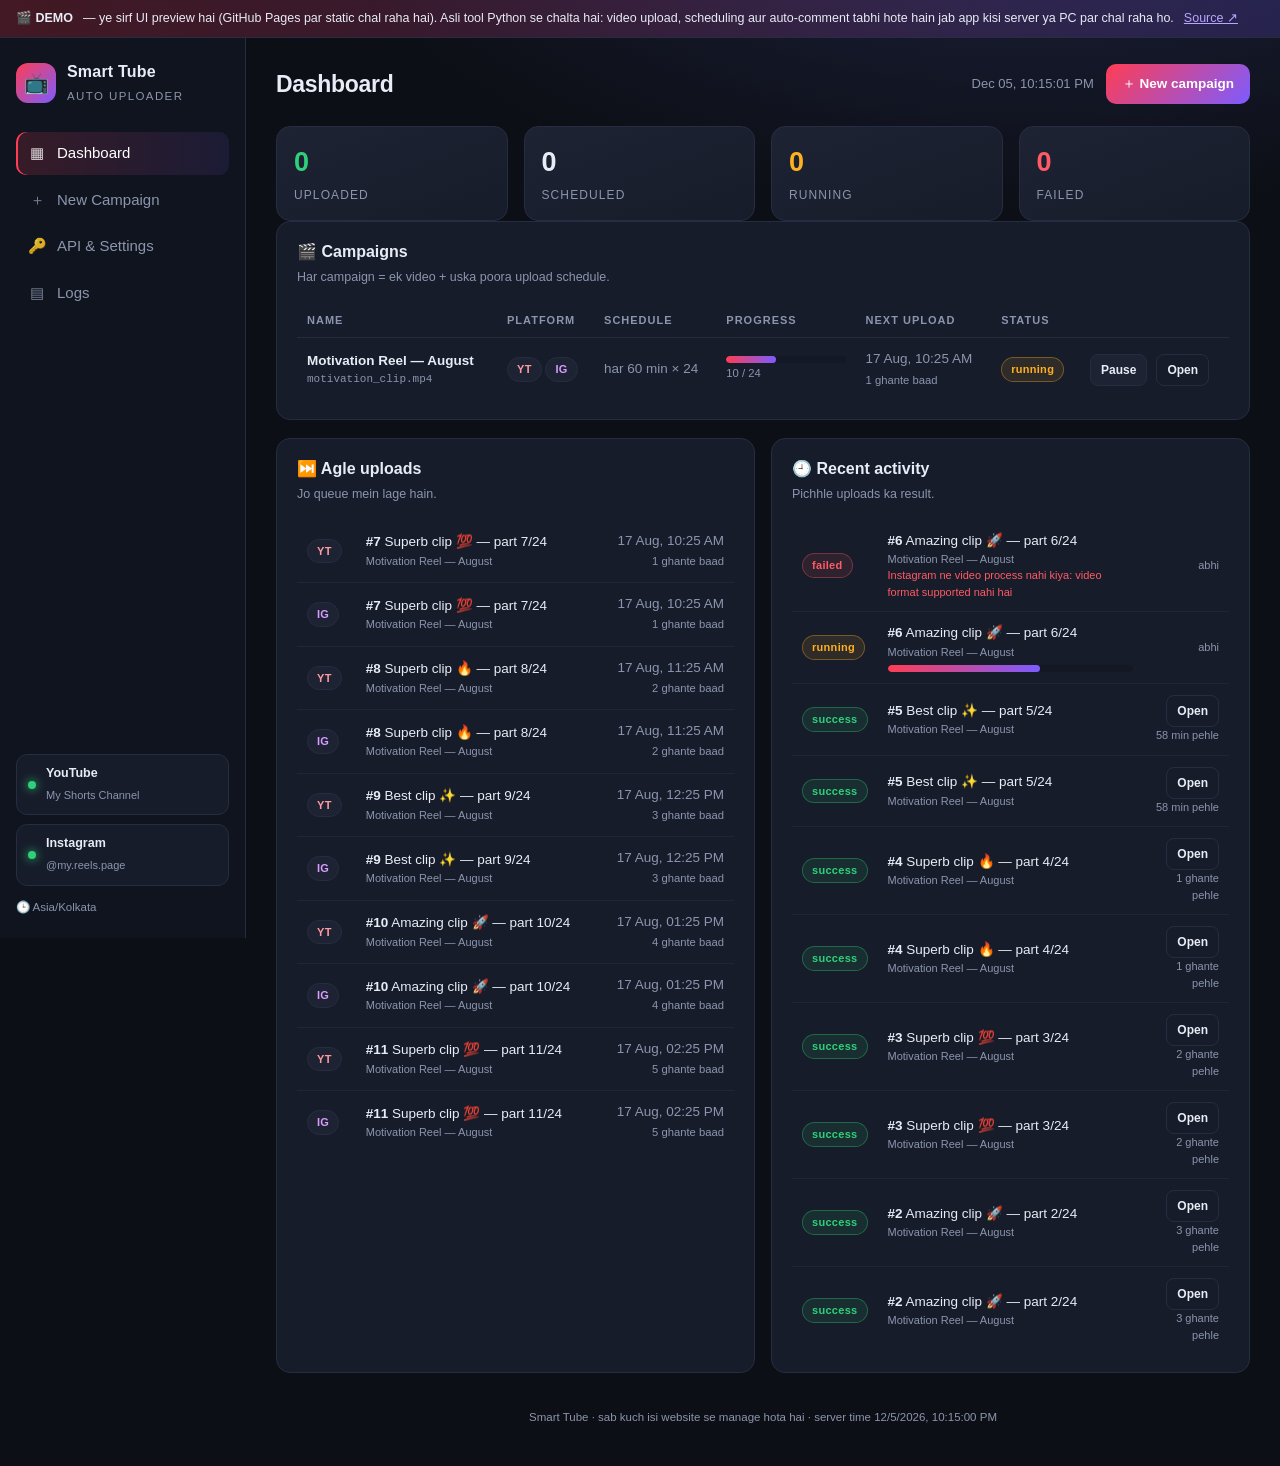
==== docs/index.html @ d1f431e6 "Add static UI demo for GitHub Pages GitHub Pages only serves static files, so the Flask app itself c" ====
<!DOCTYPE html>
<html lang="en">
<head>
  <meta charset="utf-8">
  <meta name="viewport" content="width=device-width, initial-scale=1">
  <title>Dashboard · Smart Tube</title>
  <link rel="stylesheet" href="assets/style.css">
  <link rel="icon" href="data:image/svg+xml,<svg xmlns='http://www.w3.org/2000/svg' viewBox='0 0 100 100'><text y='.9em' font-size='90'>📺</text></svg>">

<style>
  .demo-banner {
    position: sticky; top: 0; z-index: 50;
    background: linear-gradient(90deg, rgba(255,61,84,.22), rgba(124,92,255,.18));
    border-bottom: 1px solid var(--line);
    padding: 9px 16px; font-size: 12.5px; color: var(--text);
    display: flex; gap: 10px; align-items: center; flex-wrap: wrap;
  }
  .demo-banner a { color: #b9a6ff; text-decoration: underline; }
</style>
</head>
<body>
<div class="demo-banner">
  <b>🎬 DEMO</b> — ye sirf UI preview hai (GitHub Pages par static chal raha hai).
  Asli tool Python se chalta hai: video upload, scheduling aur auto-comment tabhi hote
  hain jab app kisi server ya PC par chal raha ho.
  <a href="https://github.com/pankaj-pkj/Smart_tube" target="_blank" rel="noopener">Source ↗</a>
</div>

<div class="layout">
  <aside class="sidebar">
    <div class="brand">
      <span class="brand-mark">📺</span>
      <div>
        <strong>Smart Tube</strong>
        <small>auto uploader</small>
      </div>
    </div>

    <nav>
      <a href="index.html" class="active">
        <span>▦</span> Dashboard
      </a>
      <a href="new.html" class="">
        <span>＋</span> New Campaign
      </a>
      <a href="enter.html" class="">
        <span>🔑</span> API & Settings
      </a>
      <a href="logs.html" class="">
        <span>▤</span> Logs
      </a>
    </nav>

    <div class="conn-box">
      <div class="conn ok">
        <span class="dot"></span>
        <div>
          <strong>YouTube</strong>
          <small>My Shorts Channel</small>
        </div>
      </div>
      <div class="conn ok">
        <span class="dot"></span>
        <div>
          <strong>Instagram</strong>
          <small>@my.reels.page</small>
        </div>
      </div>
      <p class="tzline">🕒 Asia/Kolkata</p>
    </div>
  </aside>

  <main class="main">
    <header class="topbar">
      <h1>Dashboard</h1>
      <div class="topbar-right">
        <span id="clock" class="clock"></span>
        
  <a class="btn primary" href="new.html">＋ New campaign</a>

      </div>
    </header>

    
      
    

    



<div class="grid cols-4">
  <div class="stat ok"><b data-stat="success">10</b><span>Uploaded</span></div>
  <div class="stat"><b data-stat="pending">12</b><span>Scheduled</span></div>
  <div class="stat warn"><b data-stat="running">1</b><span>Running</span></div>
  <div class="stat err"><b data-stat="failed">1</b><span>Failed</span></div>
</div>

<div class="card">
  <h2>🎬 Campaigns</h2>
  <p class="sub">Har campaign = ek video + uska poora upload schedule.</p>

  
    <div class="table-wrap">
      <table>
        <thead>
          <tr>
            <th>Name</th><th>Platform</th><th>Schedule</th><th>Progress</th>
            <th>Next upload</th><th>Status</th><th></th>
          </tr>
        </thead>
        <tbody>
        
          <tr>
            <td>
              <a href="campaign.html"><b>Motivation Reel — August</b></a>
              <div class="muted mono" style="font-size:11px">motivation_clip.mp4</div>
            </td>
            <td>
              <span class="tag yt">YT</span>
              <span class="tag ig">IG</span>
            </td>
            <td class="muted">har 60 min × 24</td>
            <td style="min-width:130px">
              <div class="bar"><i style="width: 42%"></i></div>
              <small class="muted">10 / 24</small>
            </td>
            <td class="muted">
              17 Aug, 10:25 AM<br><small>1 ghante baad</small>
              
            </td>
            <td>
              <span class="tag running">
                running
              </span>
            </td>
            <td>
              <div class="btn-row">
                
                  <form class="inline" method="post" action="#">
                    <button class="btn sm">Pause</button>
                  </form>
                
                <a class="btn sm ghost" href="campaign.html">Open</a>
              </div>
            </td>
          </tr>
        
        </tbody>
      </table>
    </div>
  
</div>

<div class="grid cols-2">
  <div class="card">
    <h2>⏭️ Agle uploads</h2>
    <p class="sub">Jo queue mein lage hain.</p>
    
      <div class="table-wrap">
        <table>
          <tbody>
          
            <tr>
              <td><span class="tag yt">YT</span></td>
              <td>
                <b>#7</b> Superb clip 💯 — part 7/24
                <div class="muted" style="font-size:11px">Motivation Reel — August</div>
              </td>
              <td class="muted" style="text-align:right">
                17 Aug, 10:25 AM<br><small>1 ghante baad</small>
              </td>
            </tr>
          
            <tr>
              <td><span class="tag ig">IG</span></td>
              <td>
                <b>#7</b> Superb clip 💯 — part 7/24
                <div class="muted" style="font-size:11px">Motivation Reel — August</div>
              </td>
              <td class="muted" style="text-align:right">
                17 Aug, 10:25 AM<br><small>1 ghante baad</small>
              </td>
            </tr>
          
            <tr>
              <td><span class="tag yt">YT</span></td>
              <td>
                <b>#8</b> Superb clip 🔥 — part 8/24
                <div class="muted" style="font-size:11px">Motivation Reel — August</div>
              </td>
              <td class="muted" style="text-align:right">
                17 Aug, 11:25 AM<br><small>2 ghante baad</small>
              </td>
            </tr>
          
            <tr>
              <td><span class="tag ig">IG</span></td>
              <td>
                <b>#8</b> Superb clip 🔥 — part 8/24
                <div class="muted" style="font-size:11px">Motivation Reel — August</div>
              </td>
              <td class="muted" style="text-align:right">
                17 Aug, 11:25 AM<br><small>2 ghante baad</small>
              </td>
            </tr>
          
            <tr>
              <td><span class="tag yt">YT</span></td>
              <td>
                <b>#9</b> Best clip ✨ — part 9/24
                <div class="muted" style="font-size:11px">Motivation Reel — August</div>
              </td>
              <td class="muted" style="text-align:right">
                17 Aug, 12:25 PM<br><small>3 ghante baad</small>
              </td>
            </tr>
          
            <tr>
              <td><span class="tag ig">IG</span></td>
              <td>
                <b>#9</b> Best clip ✨ — part 9/24
                <div class="muted" style="font-size:11px">Motivation Reel — August</div>
              </td>
              <td class="muted" style="text-align:right">
                17 Aug, 12:25 PM<br><small>3 ghante baad</small>
              </td>
            </tr>
          
            <tr>
              <td><span class="tag yt">YT</span></td>
              <td>
                <b>#10</b> Amazing clip 🚀 — part 10/24
                <div class="muted" style="font-size:11px">Motivation Reel — August</div>
              </td>
              <td class="muted" style="text-align:right">
                17 Aug, 01:25 PM<br><small>4 ghante baad</small>
              </td>
            </tr>
          
            <tr>
              <td><span class="tag ig">IG</span></td>
              <td>
                <b>#10</b> Amazing clip 🚀 — part 10/24
                <div class="muted" style="font-size:11px">Motivation Reel — August</div>
              </td>
              <td class="muted" style="text-align:right">
                17 Aug, 01:25 PM<br><small>4 ghante baad</small>
              </td>
            </tr>
          
            <tr>
              <td><span class="tag yt">YT</span></td>
              <td>
                <b>#11</b> Superb clip 💯 — part 11/24
                <div class="muted" style="font-size:11px">Motivation Reel — August</div>
              </td>
              <td class="muted" style="text-align:right">
                17 Aug, 02:25 PM<br><small>5 ghante baad</small>
              </td>
            </tr>
          
            <tr>
              <td><span class="tag ig">IG</span></td>
              <td>
                <b>#11</b> Superb clip 💯 — part 11/24
                <div class="muted" style="font-size:11px">Motivation Reel — August</div>
              </td>
              <td class="muted" style="text-align:right">
                17 Aug, 02:25 PM<br><small>5 ghante baad</small>
              </td>
            </tr>
          
          </tbody>
        </table>
      </div>
    
  </div>

  <div class="card">
    <h2>🕘 Recent activity</h2>
    <p class="sub">Pichhle uploads ka result.</p>
    
      <div class="table-wrap">
        <table>
          <tbody>
          
            <tr data-upload-row="12">
              <td><span class="tag failed">failed</span></td>
              <td>
                <b>#6</b> Amazing clip 🚀 — part 6/24
                <div class="muted" style="font-size:11px">Motivation Reel — August</div>
                
                <div class="muted" style="font-size:11px;color:var(--err)">Instagram ne video process nahi kiya: video format supported nahi hai</div>
              </td>
              <td style="text-align:right">
                
                <div class="muted" style="font-size:11px">abhi</div>
              </td>
            </tr>
          
            <tr data-upload-row="11">
              <td><span class="tag running">running</span></td>
              <td>
                <b>#6</b> Amazing clip 🚀 — part 6/24
                <div class="muted" style="font-size:11px">Motivation Reel — August</div>
                
                  <div class="bar" data-progress-for="11" style="margin-top:5px">
                    <i style="width: 62%"></i>
                  </div>
                
                
              </td>
              <td style="text-align:right">
                
                <div class="muted" style="font-size:11px">abhi</div>
              </td>
            </tr>
          
            <tr data-upload-row="9">
              <td><span class="tag success">success</span></td>
              <td>
                <b>#5</b> Best clip ✨ — part 5/24
                <div class="muted" style="font-size:11px">Motivation Reel — August</div>
                
                
              </td>
              <td style="text-align:right">
                <a class="btn sm ghost" href="https://www.youtube.com/watch?v=dQw4w9Wg5" target="_blank" rel="noopener">Open</a>
                <div class="muted" style="font-size:11px">58 min pehle</div>
              </td>
            </tr>
          
            <tr data-upload-row="10">
              <td><span class="tag success">success</span></td>
              <td>
                <b>#5</b> Best clip ✨ — part 5/24
                <div class="muted" style="font-size:11px">Motivation Reel — August</div>
                
                
              </td>
              <td style="text-align:right">
                <a class="btn sm ghost" href="https://www.instagram.com/reel/C5xyzDemo/" target="_blank" rel="noopener">Open</a>
                <div class="muted" style="font-size:11px">58 min pehle</div>
              </td>
            </tr>
          
            <tr data-upload-row="7">
              <td><span class="tag success">success</span></td>
              <td>
                <b>#4</b> Superb clip 🔥 — part 4/24
                <div class="muted" style="font-size:11px">Motivation Reel — August</div>
                
                
              </td>
              <td style="text-align:right">
                <a class="btn sm ghost" href="https://www.youtube.com/watch?v=dQw4w9Wg4" target="_blank" rel="noopener">Open</a>
                <div class="muted" style="font-size:11px">1 ghante pehle</div>
              </td>
            </tr>
          
            <tr data-upload-row="8">
              <td><span class="tag success">success</span></td>
              <td>
                <b>#4</b> Superb clip 🔥 — part 4/24
                <div class="muted" style="font-size:11px">Motivation Reel — August</div>
                
                
              </td>
              <td style="text-align:right">
                <a class="btn sm ghost" href="https://www.instagram.com/reel/C4xyzDemo/" target="_blank" rel="noopener">Open</a>
                <div class="muted" style="font-size:11px">1 ghante pehle</div>
              </td>
            </tr>
          
            <tr data-upload-row="5">
              <td><span class="tag success">success</span></td>
              <td>
                <b>#3</b> Superb clip 💯 — part 3/24
                <div class="muted" style="font-size:11px">Motivation Reel — August</div>
                
                
              </td>
              <td style="text-align:right">
                <a class="btn sm ghost" href="https://www.youtube.com/watch?v=dQw4w9Wg3" target="_blank" rel="noopener">Open</a>
                <div class="muted" style="font-size:11px">2 ghante pehle</div>
              </td>
            </tr>
          
            <tr data-upload-row="6">
              <td><span class="tag success">success</span></td>
              <td>
                <b>#3</b> Superb clip 💯 — part 3/24
                <div class="muted" style="font-size:11px">Motivation Reel — August</div>
                
                
              </td>
              <td style="text-align:right">
                <a class="btn sm ghost" href="https://www.instagram.com/reel/C3xyzDemo/" target="_blank" rel="noopener">Open</a>
                <div class="muted" style="font-size:11px">2 ghante pehle</div>
              </td>
            </tr>
          
            <tr data-upload-row="3">
              <td><span class="tag success">success</span></td>
              <td>
                <b>#2</b> Amazing clip 🚀 — part 2/24
                <div class="muted" style="font-size:11px">Motivation Reel — August</div>
                
                
              </td>
              <td style="text-align:right">
                <a class="btn sm ghost" href="https://www.youtube.com/watch?v=dQw4w9Wg2" target="_blank" rel="noopener">Open</a>
                <div class="muted" style="font-size:11px">3 ghante pehle</div>
              </td>
            </tr>
          
            <tr data-upload-row="4">
              <td><span class="tag success">success</span></td>
              <td>
                <b>#2</b> Amazing clip 🚀 — part 2/24
                <div class="muted" style="font-size:11px">Motivation Reel — August</div>
                
                
              </td>
              <td style="text-align:right">
                <a class="btn sm ghost" href="https://www.instagram.com/reel/C2xyzDemo/" target="_blank" rel="noopener">Open</a>
                <div class="muted" style="font-size:11px">3 ghante pehle</div>
              </td>
            </tr>
          
          </tbody>
        </table>
      </div>
    
  </div>
</div>



    <footer class="foot">
      Smart Tube · sab kuch isi website se manage hota hai · server time
      <span id="servertime">—</span>
    </footer>
  </main>
</div>

<script>
(function () {
  const EMOJIS = ["🔥","✨","🚀","💯","🎬","😍","👌","⚡","🌟","🎯"];
  const pick = (arr) => arr[Math.floor(Math.random() * arr.length)];

  function renderTemplate(tpl, n, total) {
    const now = new Date();
    const pad = (x) => String(x).padStart(2, "0");
    const vars = {
      n: String(n), nn: pad(n), total: String(total),
      date: `${pad(now.getDate())}-${pad(now.getMonth() + 1)}-${now.getFullYear()}`,
      time: `${pad(now.getHours())}:${pad(now.getMinutes())}`,
      day: now.toLocaleDateString("en", { weekday: "long" }),
      campaign: "Demo Campaign",
      rand: String(1000 + Math.floor(Math.random() * 9000)),
      emoji: pick(EMOJIS),
    };
    let out = tpl;
    for (const [k, v] of Object.entries(vars)) out = out.split("{" + k + "}").join(v);
    for (let i = 0; i < 20; i++) {
      const m = out.match(/\{([^{}]*\|[^{}]*)\}/);
      if (!m) break;
      out = out.slice(0, m.index) + pick(m[1].split("|")) + out.slice(m.index + m[0].length);
    }
    return out.trim();
  }

  const realFetch = window.fetch.bind(window);
  const json = (data) => Promise.resolve(new Response(JSON.stringify(data), {
    status: 200, headers: { "Content-Type": "application/json" },
  }));

  window.fetch = function (input, init) {
    const url = typeof input === "string" ? input : input.url;

    if (url.includes("/api/preview")) {
      const body = JSON.parse((init && init.body) || "{}");
      const total = parseInt(body.total || 24, 10);
      return json({ samples: [1, 2, 3].map((i) => renderTemplate(body.template || "", i, total)) });
    }

    if (url.includes("/api/quota")) {
      const params = new URLSearchParams(url.split("?")[1] || "");
      const interval = Math.max(parseInt(params.get("interval") || "60", 10), 1);
      const perUpload = 1600 + (params.get("thumb") === "1" ? 50 : 0)
                             + (params.get("comment") === "1" ? 50 : 0);
      const perDay = Math.max(Math.floor(1440 / interval), 1);
      const used = perUpload * perDay;
      return json({
        per_upload: perUpload, per_day: perDay, used: used, limit: 10000,
        max_uploads: Math.floor(10000 / perUpload), over: used > 10000,
      });
    }

    if (url.includes("/api/stats")) {
      return json({ totals: {}, running: [], next: null, server_time: new Date().toISOString() });
    }

    return realFetch(input, init);
  };

  // Demo mein koi form submit nahi hona chahiye.
  document.addEventListener("submit", function (e) {
    e.preventDefault();
    alert("Ye demo hai — asli upload ke liye tool ko server ya PC par chalana padega.");
  }, true);
})();
</script>
<script src="assets/app.js"></script>

</body>
</html>
---- docs/assets/style.css ----
:root {
  --bg: #0d0f16;
  --bg-2: #141824;
  --card: #171c2a;
  --card-2: #1d2333;
  --line: #262d40;
  --text: #e8ecf6;
  --muted: #8b95ad;
  --accent: #ff3d54;
  --accent-2: #7c5cff;
  --ok: #2fd07a;
  --warn: #ffb020;
  --err: #ff5a65;
  --radius: 14px;
}

* { box-sizing: border-box; }

body {
  margin: 0;
  background: radial-gradient(1200px 600px at 80% -10%, #1d2340 0%, var(--bg) 60%);
  color: var(--text);
  font: 15px/1.5 "Inter", -apple-system, BlinkMacSystemFont, "Segoe UI", Roboto, sans-serif;
  min-height: 100vh;
}

a { color: inherit; text-decoration: none; }

.layout { display: flex; min-height: 100vh; }

/* ------------------------------------------------------------ sidebar */

.sidebar {
  width: 246px;
  flex-shrink: 0;
  background: rgba(18, 22, 34, .82);
  border-right: 1px solid var(--line);
  padding: 22px 16px;
  display: flex;
  flex-direction: column;
  gap: 26px;
  position: sticky;
  top: 0;
  height: 100vh;
}

.brand { display: flex; align-items: center; gap: 11px; }
.brand-mark {
  width: 40px; height: 40px; display: grid; place-items: center;
  border-radius: 12px; font-size: 20px;
  background: linear-gradient(135deg, var(--accent), var(--accent-2));
}
.brand strong { display: block; font-size: 16px; letter-spacing: .2px; }
.brand small { color: var(--muted); font-size: 11.5px; text-transform: uppercase; letter-spacing: 1.4px; }

.sidebar nav { display: flex; flex-direction: column; gap: 4px; }
.sidebar nav a {
  display: flex; align-items: center; gap: 11px;
  padding: 10px 12px; border-radius: 10px; color: var(--muted);
  font-weight: 500; transition: .15s;
}
.sidebar nav a span { width: 18px; text-align: center; opacity: .85; }
.sidebar nav a:hover { background: var(--card); color: var(--text); }
.sidebar nav a.active {
  background: linear-gradient(90deg, rgba(255,61,84,.16), rgba(124,92,255,.10));
  color: #fff;
  box-shadow: inset 2px 0 0 var(--accent);
}

.conn-box { margin-top: auto; display: flex; flex-direction: column; gap: 9px; }
.conn {
  display: flex; align-items: center; gap: 10px;
  background: var(--card); border: 1px solid var(--line);
  border-radius: 11px; padding: 9px 11px;
}
.conn strong { display: block; font-size: 12.5px; }
.conn small { color: var(--muted); font-size: 11px; word-break: break-all; }
.conn .dot { width: 8px; height: 8px; border-radius: 50%; flex-shrink: 0; }
.conn.ok .dot { background: var(--ok); box-shadow: 0 0 10px var(--ok); }
.conn.off .dot { background: #4b556e; }
.tzline { color: var(--muted); font-size: 11.5px; margin: 4px 0 0; }

/* ------------------------------------------------------------ main */

.main { flex: 1; padding: 26px 30px 40px; max-width: 1180px; }

.topbar {
  display: flex; align-items: center; justify-content: space-between;
  gap: 16px; margin-bottom: 22px; flex-wrap: wrap;
}
.topbar h1 { font-size: 23px; margin: 0; letter-spacing: -.3px; }
.topbar-right { display: flex; align-items: center; gap: 12px; }
.clock { color: var(--muted); font-variant-numeric: tabular-nums; font-size: 13px; }

.flashes { display: flex; flex-direction: column; gap: 8px; margin-bottom: 18px; }
.flash {
  padding: 11px 14px; border-radius: 10px; font-size: 13.5px;
  border: 1px solid var(--line); background: var(--card);
}
.flash.success { border-color: rgba(47,208,122,.4); background: rgba(47,208,122,.10); }
.flash.error { border-color: rgba(255,90,101,.45); background: rgba(255,90,101,.10); }

/* ------------------------------------------------------------ cards */

.card {
  background: var(--card);
  border: 1px solid var(--line);
  border-radius: var(--radius);
  padding: 18px 20px;
  margin-bottom: 18px;
}
.card > h2 {
  margin: 0 0 4px; font-size: 16px; display: flex; align-items: center; gap: 8px;
}
.card > .sub { color: var(--muted); font-size: 12.5px; margin: 0 0 16px; }

.grid { display: grid; gap: 16px; }
.grid.cols-2 { grid-template-columns: repeat(auto-fit, minmax(300px, 1fr)); }
.grid.cols-4 { grid-template-columns: repeat(auto-fit, minmax(165px, 1fr)); }

.stat {
  background: linear-gradient(160deg, var(--card-2), var(--card));
  border: 1px solid var(--line); border-radius: var(--radius); padding: 15px 17px;
}
.stat b { display: block; font-size: 27px; letter-spacing: -.5px; }
.stat span { color: var(--muted); font-size: 12px; text-transform: uppercase; letter-spacing: 1.1px; }
.stat.ok b { color: var(--ok); }
.stat.warn b { color: var(--warn); }
.stat.err b { color: var(--err); }

/* ------------------------------------------------------------ forms */

label { display: block; font-size: 12.5px; color: var(--muted); margin-bottom: 6px; font-weight: 500; }
.field { margin-bottom: 15px; }
input[type=text], input[type=password], input[type=number], input[type=datetime-local],
input[type=file], select, textarea {
  width: 100%; padding: 10px 12px;
  background: var(--bg-2); border: 1px solid var(--line);
  color: var(--text); border-radius: 10px; font: inherit; font-size: 14px;
}
input:focus, select:focus, textarea:focus {
  outline: none; border-color: var(--accent-2);
  box-shadow: 0 0 0 3px rgba(124,92,255,.16);
}
textarea { resize: vertical; min-height: 80px; }
.hint { color: var(--muted); font-size: 11.5px; margin: 6px 0 0; }
.hint code { background: var(--bg-2); padding: 1px 5px; border-radius: 5px; color: #b9a6ff; }

.row { display: grid; gap: 14px; grid-template-columns: repeat(auto-fit, minmax(180px, 1fr)); }

.check { display: flex; align-items: center; gap: 9px; margin-bottom: 12px; }
.check input { width: 17px; height: 17px; accent-color: var(--accent); }
.check label { margin: 0; color: var(--text); font-size: 13.5px; }

.btn {
  display: inline-flex; align-items: center; gap: 7px; justify-content: center;
  padding: 10px 16px; border-radius: 10px; border: 1px solid var(--line);
  background: var(--card-2); color: var(--text); font: inherit; font-size: 13.5px;
  font-weight: 550; cursor: pointer; transition: .15s;
}
.btn:hover { border-color: #3a4560; transform: translateY(-1px); }
.btn.primary {
  background: linear-gradient(135deg, var(--accent), var(--accent-2));
  border: none; color: #fff;
}
.btn.ghost { background: transparent; }
.btn.danger { border-color: rgba(255,90,101,.4); color: #ff9aa1; }
.btn.sm { padding: 6px 10px; font-size: 12px; border-radius: 8px; }
.btn-row { display: flex; gap: 9px; flex-wrap: wrap; align-items: center; }
form.inline { display: inline; }

/* ------------------------------------------------------------ table */

table { width: 100%; border-collapse: collapse; font-size: 13.5px; }
th {
  text-align: left; color: var(--muted); font-size: 11px; font-weight: 600;
  text-transform: uppercase; letter-spacing: 1px; padding: 9px 10px;
  border-bottom: 1px solid var(--line);
}
td { padding: 11px 10px; border-bottom: 1px solid rgba(38,45,64,.6); vertical-align: middle; }
tr:last-child td { border-bottom: none; }
tbody tr:hover { background: rgba(255,255,255,.017); }
.table-wrap { overflow-x: auto; }

.tag {
  display: inline-block; padding: 3px 9px; border-radius: 999px;
  font-size: 11px; font-weight: 600; letter-spacing: .3px;
  background: var(--card-2); color: var(--muted); border: 1px solid var(--line);
}
.tag.success { color: var(--ok); border-color: rgba(47,208,122,.35); background: rgba(47,208,122,.10); }
.tag.pending { color: #8fb4ff; border-color: rgba(143,180,255,.3); background: rgba(143,180,255,.08); }
.tag.running { color: var(--warn); border-color: rgba(255,176,32,.35); background: rgba(255,176,32,.10); }
.tag.failed  { color: var(--err); border-color: rgba(255,90,101,.35); background: rgba(255,90,101,.10); }
.tag.skipped { opacity: .65; }
.tag.yt { color: #ff9aa1; }
.tag.ig { color: #d99cff; }

.bar { height: 7px; background: var(--bg-2); border-radius: 99px; overflow: hidden; }
.bar > i {
  display: block; height: 100%; border-radius: 99px;
  background: linear-gradient(90deg, var(--accent), var(--accent-2));
  transition: width .4s;
}

.muted { color: var(--muted); }
.mono { font-family: ui-monospace, "SF Mono", Menlo, monospace; font-size: 12.5px; }
.empty { text-align: center; color: var(--muted); padding: 34px 10px; font-size: 13.5px; }
.foot { color: var(--muted); font-size: 11.5px; text-align: center; padding-top: 18px; }

/* ------------------------------------------------------------ steps / misc */

.steps { counter-reset: step; padding: 0; margin: 0 0 6px; list-style: none; }
.steps li {
  counter-increment: step; position: relative; padding: 0 0 13px 34px;
  color: var(--muted); font-size: 13px; line-height: 1.55;
}
.steps li::before {
  content: counter(step); position: absolute; left: 0; top: 0;
  width: 22px; height: 22px; border-radius: 50%; display: grid; place-items: center;
  background: var(--card-2); border: 1px solid var(--line);
  color: var(--text); font-size: 11px; font-weight: 700;
}
.steps li b, .steps li strong { color: var(--text); font-weight: 600; }
.steps code {
  background: var(--bg-2); padding: 2px 6px; border-radius: 6px;
  color: #b9a6ff; font-size: 12px; word-break: break-all;
}

.note {
  border-left: 3px solid var(--warn); background: rgba(255,176,32,.07);
  padding: 11px 14px; border-radius: 0 10px 10px 0; font-size: 12.5px;
  color: #ffd48a; margin: 14px 0;
}
.note.info { border-color: var(--accent-2); background: rgba(124,92,255,.08); color: #cfc2ff; }
.note b { color: #fff; }

.preview-box {
  background: var(--bg-2); border: 1px dashed var(--line); border-radius: 10px;
  padding: 10px 12px; font-size: 12.5px; color: var(--muted); min-height: 40px;
}
.preview-box div { padding: 2px 0; color: var(--text); }

.login-wrap { display: grid; place-items: center; min-height: 100vh; padding: 20px; }
.login-card { width: 100%; max-width: 340px; }

@media (max-width: 820px) {
  .layout { flex-direction: column; }
  .sidebar {
    width: 100%; height: auto; position: static;
    flex-direction: row; align-items: center; gap: 14px;
    overflow-x: auto; padding: 12px;
  }
  .sidebar nav { flex-direction: row; }
  .conn-box { flex-direction: row; margin: 0; }
  .tzline { display: none; }
  .main { padding: 18px 14px 32px; }
}
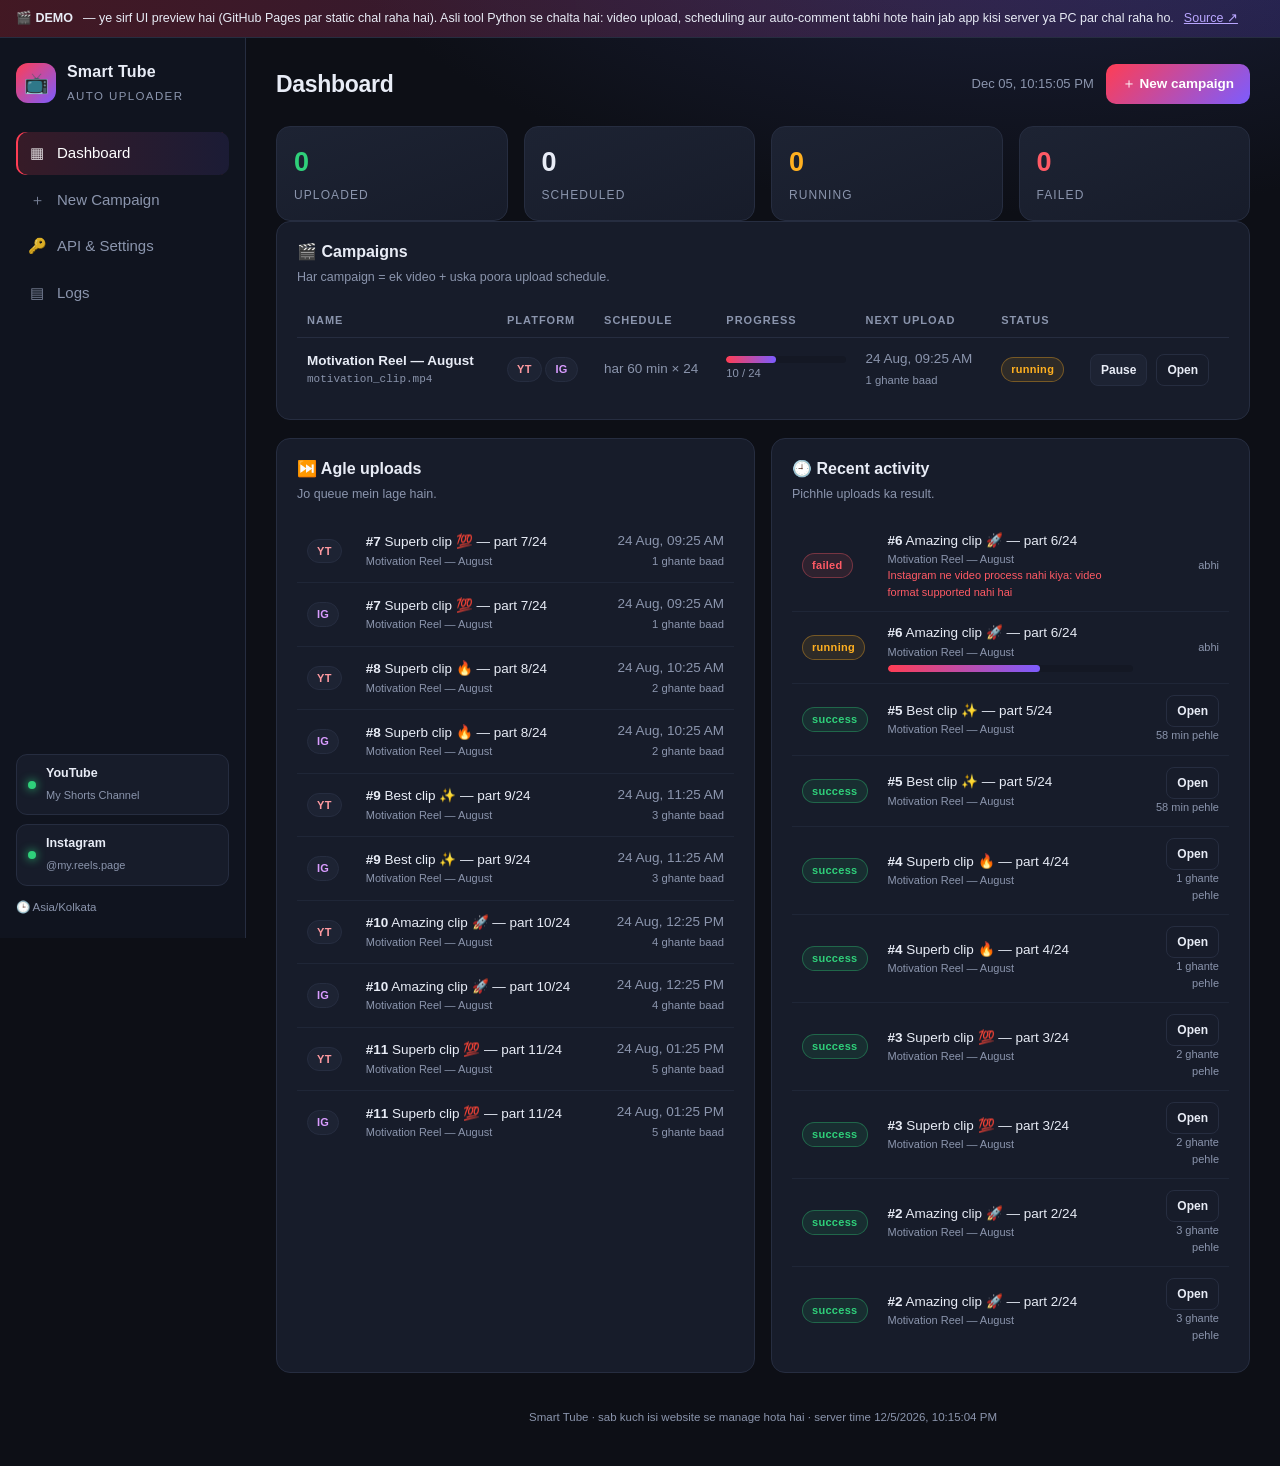
==== commit 016bda0a: "Survive restarts on hosts with an ephemeral filesystem On Render's free plan the instance sleeps aft" ====
--- a/docs/index.html
+++ b/docs/index.html
@@ -126,7 +126,7 @@
               <small class="muted">10 / 24</small>
             </td>
             <td class="muted">
-              17 Aug, 10:25 AM<br><small>1 ghante baad</small>
+              24 Aug, 09:25 AM<br><small>1 ghante baad</small>
               
             </td>
             <td>
@@ -168,7 +168,7 @@
                 <div class="muted" style="font-size:11px">Motivation Reel — August</div>
               </td>
               <td class="muted" style="text-align:right">
-                17 Aug, 10:25 AM<br><small>1 ghante baad</small>
+                24 Aug, 09:25 AM<br><small>1 ghante baad</small>
               </td>
             </tr>
           
@@ -179,7 +179,7 @@
                 <div class="muted" style="font-size:11px">Motivation Reel — August</div>
               </td>
               <td class="muted" style="text-align:right">
-                17 Aug, 10:25 AM<br><small>1 ghante baad</small>
+                24 Aug, 09:25 AM<br><small>1 ghante baad</small>
               </td>
             </tr>
           
@@ -190,7 +190,7 @@
                 <div class="muted" style="font-size:11px">Motivation Reel — August</div>
               </td>
               <td class="muted" style="text-align:right">
-                17 Aug, 11:25 AM<br><small>2 ghante baad</small>
+                24 Aug, 10:25 AM<br><small>2 ghante baad</small>
               </td>
             </tr>
           
@@ -201,7 +201,7 @@
                 <div class="muted" style="font-size:11px">Motivation Reel — August</div>
               </td>
               <td class="muted" style="text-align:right">
-                17 Aug, 11:25 AM<br><small>2 ghante baad</small>
+                24 Aug, 10:25 AM<br><small>2 ghante baad</small>
               </td>
             </tr>
           
@@ -212,7 +212,7 @@
                 <div class="muted" style="font-size:11px">Motivation Reel — August</div>
               </td>
               <td class="muted" style="text-align:right">
-                17 Aug, 12:25 PM<br><small>3 ghante baad</small>
+                24 Aug, 11:25 AM<br><small>3 ghante baad</small>
               </td>
             </tr>
           
@@ -223,7 +223,7 @@
                 <div class="muted" style="font-size:11px">Motivation Reel — August</div>
               </td>
               <td class="muted" style="text-align:right">
-                17 Aug, 12:25 PM<br><small>3 ghante baad</small>
+                24 Aug, 11:25 AM<br><small>3 ghante baad</small>
               </td>
             </tr>
           
@@ -234,7 +234,7 @@
                 <div class="muted" style="font-size:11px">Motivation Reel — August</div>
               </td>
               <td class="muted" style="text-align:right">
-                17 Aug, 01:25 PM<br><small>4 ghante baad</small>
+                24 Aug, 12:25 PM<br><small>4 ghante baad</small>
               </td>
             </tr>
           
@@ -245,7 +245,7 @@
                 <div class="muted" style="font-size:11px">Motivation Reel — August</div>
               </td>
               <td class="muted" style="text-align:right">
-                17 Aug, 01:25 PM<br><small>4 ghante baad</small>
+                24 Aug, 12:25 PM<br><small>4 ghante baad</small>
               </td>
             </tr>
           
@@ -256,7 +256,7 @@
                 <div class="muted" style="font-size:11px">Motivation Reel — August</div>
               </td>
               <td class="muted" style="text-align:right">
-                17 Aug, 02:25 PM<br><small>5 ghante baad</small>
+                24 Aug, 01:25 PM<br><small>5 ghante baad</small>
               </td>
             </tr>
           
@@ -267,7 +267,7 @@
                 <div class="muted" style="font-size:11px">Motivation Reel — August</div>
               </td>
               <td class="muted" style="text-align:right">
-                17 Aug, 02:25 PM<br><small>5 ghante baad</small>
+                24 Aug, 01:25 PM<br><small>5 ghante baad</small>
               </td>
             </tr>
           
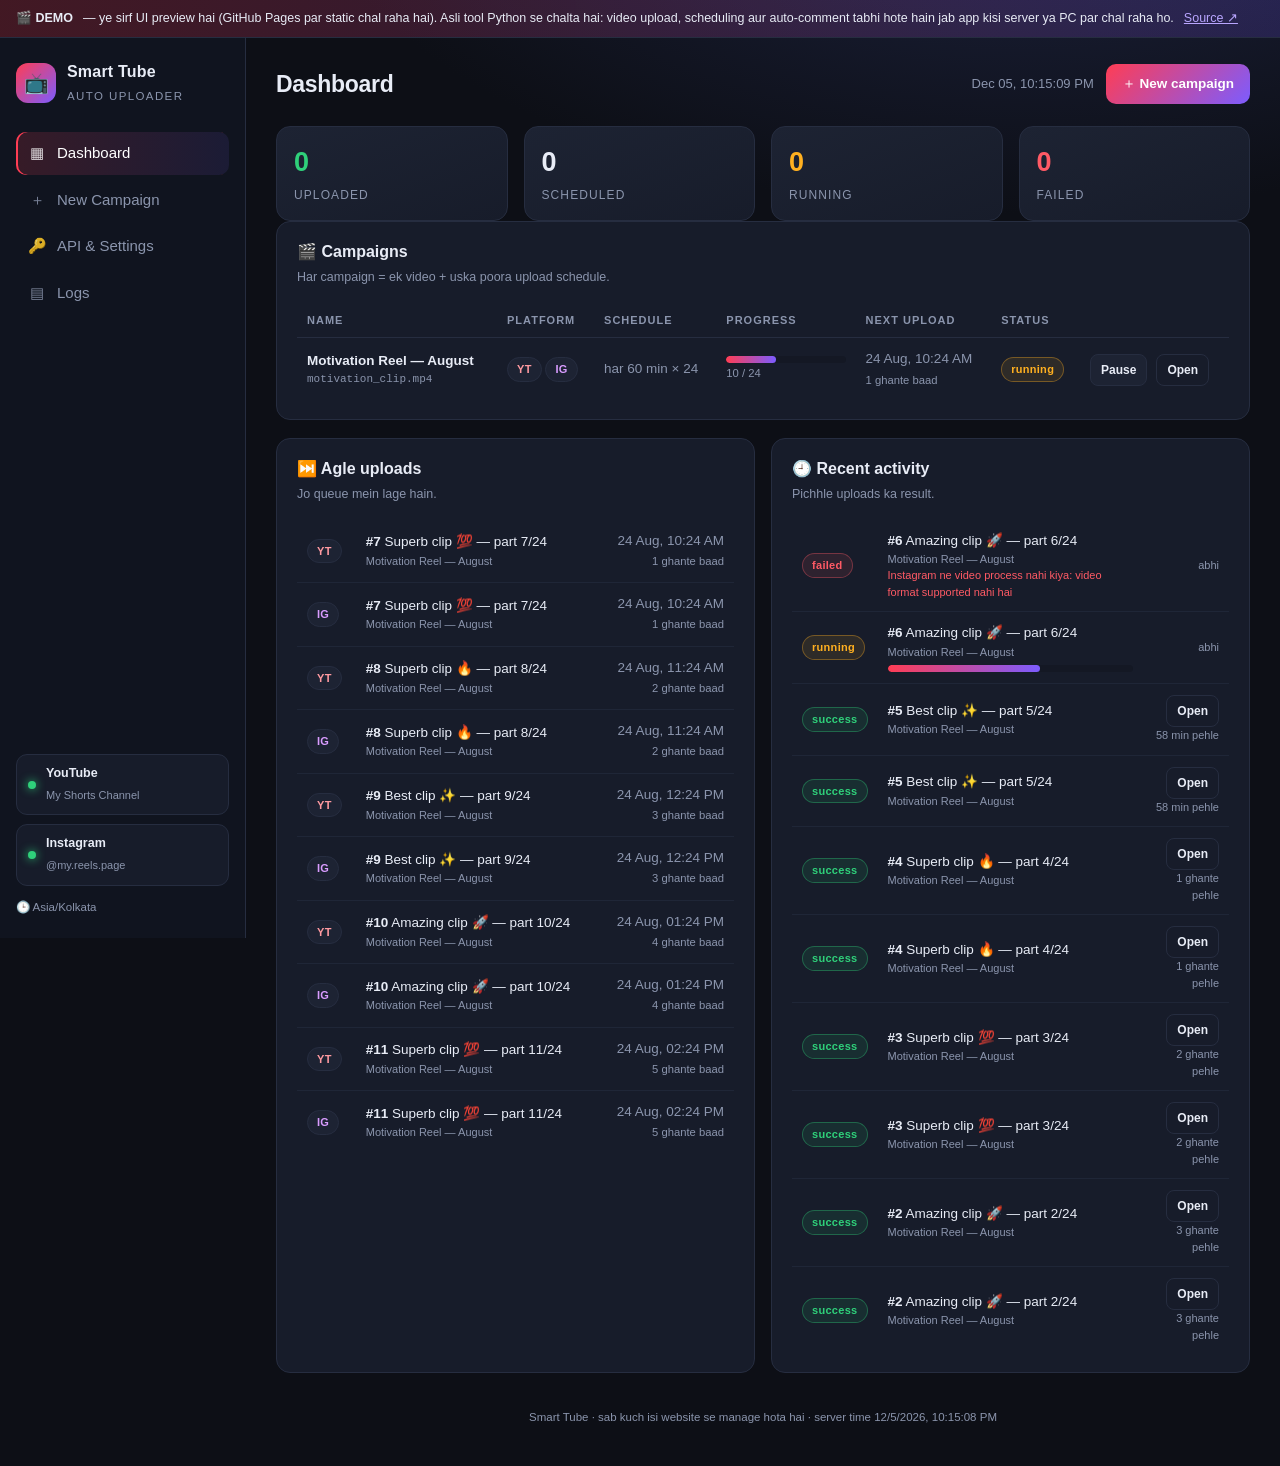
==== commit cfb5819d: "Make Connect YouTube save the typed keys instead of discarding them On /enter, "Save keys" was a sub" ====
--- a/docs/index.html
+++ b/docs/index.html
@@ -126,7 +126,7 @@
               <small class="muted">10 / 24</small>
             </td>
             <td class="muted">
-              24 Aug, 09:25 AM<br><small>1 ghante baad</small>
+              24 Aug, 10:24 AM<br><small>1 ghante baad</small>
               
             </td>
             <td>
@@ -168,7 +168,7 @@
                 <div class="muted" style="font-size:11px">Motivation Reel — August</div>
               </td>
               <td class="muted" style="text-align:right">
-                24 Aug, 09:25 AM<br><small>1 ghante baad</small>
+                24 Aug, 10:24 AM<br><small>1 ghante baad</small>
               </td>
             </tr>
           
@@ -179,7 +179,7 @@
                 <div class="muted" style="font-size:11px">Motivation Reel — August</div>
               </td>
               <td class="muted" style="text-align:right">
-                24 Aug, 09:25 AM<br><small>1 ghante baad</small>
+                24 Aug, 10:24 AM<br><small>1 ghante baad</small>
               </td>
             </tr>
           
@@ -190,7 +190,7 @@
                 <div class="muted" style="font-size:11px">Motivation Reel — August</div>
               </td>
               <td class="muted" style="text-align:right">
-                24 Aug, 10:25 AM<br><small>2 ghante baad</small>
+                24 Aug, 11:24 AM<br><small>2 ghante baad</small>
               </td>
             </tr>
           
@@ -201,7 +201,7 @@
                 <div class="muted" style="font-size:11px">Motivation Reel — August</div>
               </td>
               <td class="muted" style="text-align:right">
-                24 Aug, 10:25 AM<br><small>2 ghante baad</small>
+                24 Aug, 11:24 AM<br><small>2 ghante baad</small>
               </td>
             </tr>
           
@@ -212,7 +212,7 @@
                 <div class="muted" style="font-size:11px">Motivation Reel — August</div>
               </td>
               <td class="muted" style="text-align:right">
-                24 Aug, 11:25 AM<br><small>3 ghante baad</small>
+                24 Aug, 12:24 PM<br><small>3 ghante baad</small>
               </td>
             </tr>
           
@@ -223,7 +223,7 @@
                 <div class="muted" style="font-size:11px">Motivation Reel — August</div>
               </td>
               <td class="muted" style="text-align:right">
-                24 Aug, 11:25 AM<br><small>3 ghante baad</small>
+                24 Aug, 12:24 PM<br><small>3 ghante baad</small>
               </td>
             </tr>
           
@@ -234,7 +234,7 @@
                 <div class="muted" style="font-size:11px">Motivation Reel — August</div>
               </td>
               <td class="muted" style="text-align:right">
-                24 Aug, 12:25 PM<br><small>4 ghante baad</small>
+                24 Aug, 01:24 PM<br><small>4 ghante baad</small>
               </td>
             </tr>
           
@@ -245,7 +245,7 @@
                 <div class="muted" style="font-size:11px">Motivation Reel — August</div>
               </td>
               <td class="muted" style="text-align:right">
-                24 Aug, 12:25 PM<br><small>4 ghante baad</small>
+                24 Aug, 01:24 PM<br><small>4 ghante baad</small>
               </td>
             </tr>
           
@@ -256,7 +256,7 @@
                 <div class="muted" style="font-size:11px">Motivation Reel — August</div>
               </td>
               <td class="muted" style="text-align:right">
-                24 Aug, 01:25 PM<br><small>5 ghante baad</small>
+                24 Aug, 02:24 PM<br><small>5 ghante baad</small>
               </td>
             </tr>
           
@@ -267,7 +267,7 @@
                 <div class="muted" style="font-size:11px">Motivation Reel — August</div>
               </td>
               <td class="muted" style="text-align:right">
-                24 Aug, 01:25 PM<br><small>5 ghante baad</small>
+                24 Aug, 02:24 PM<br><small>5 ghante baad</small>
               </td>
             </tr>
           
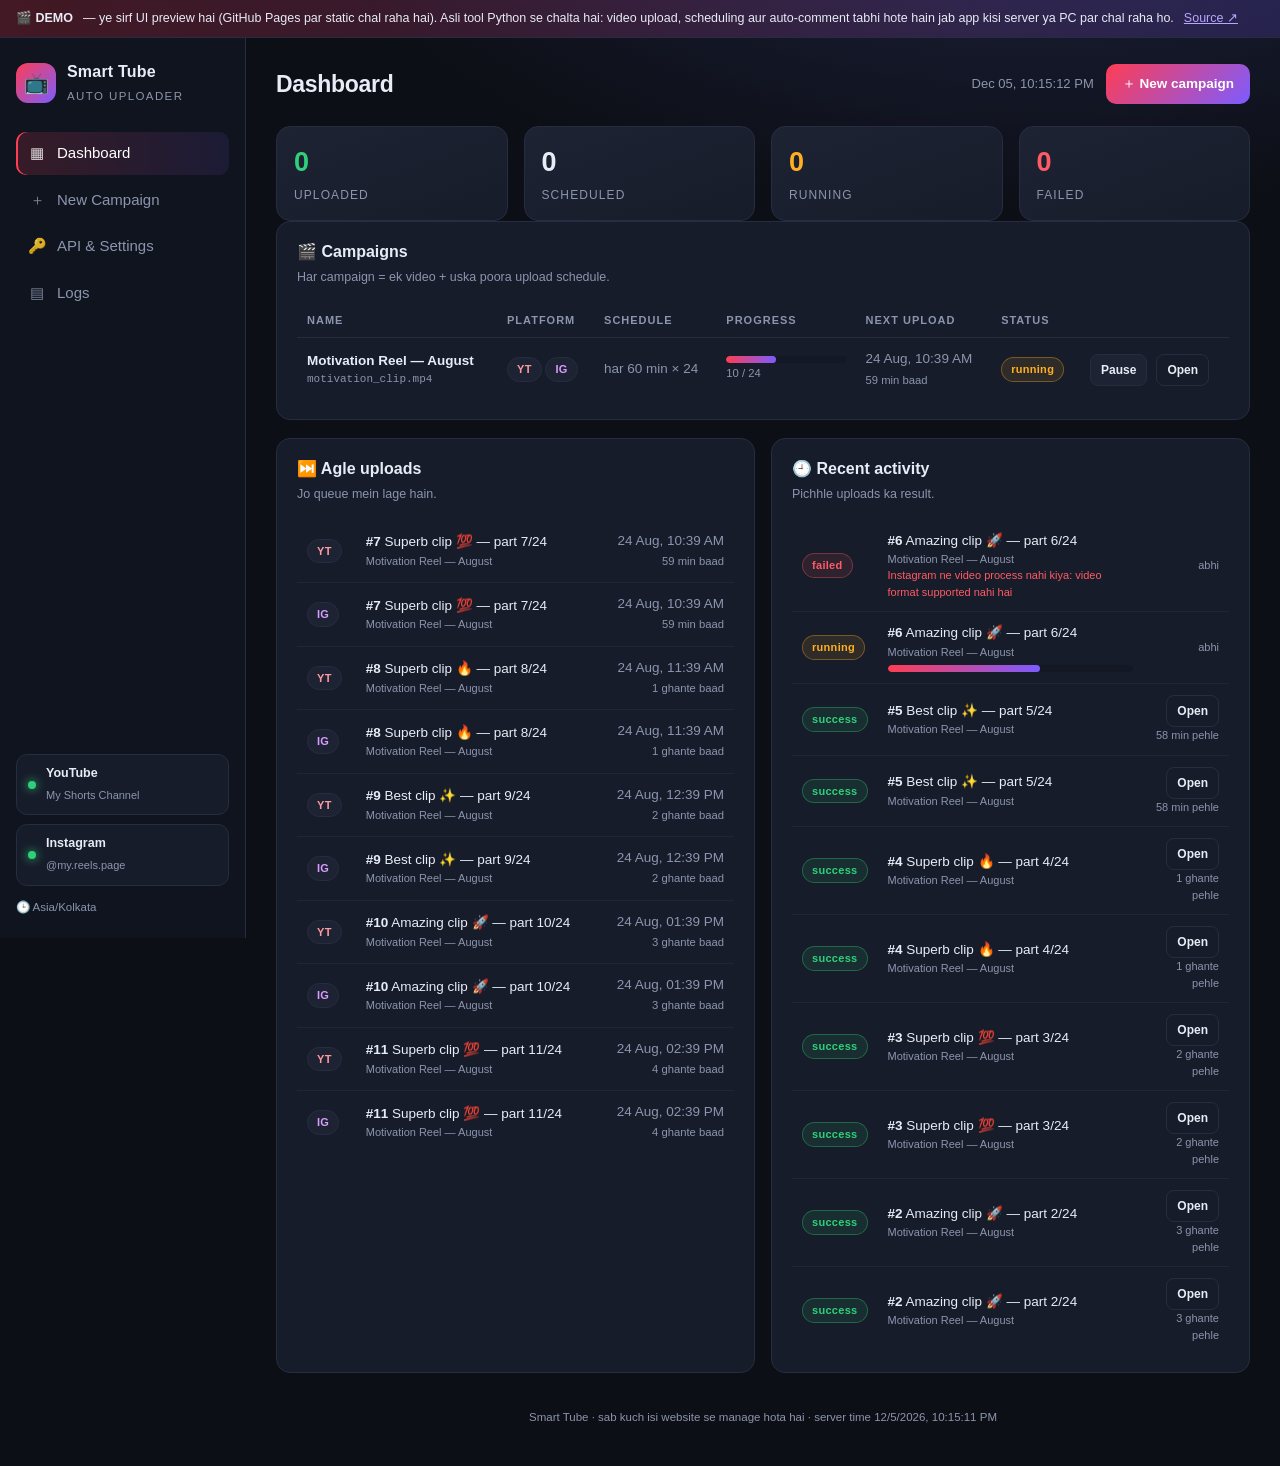
==== commit 15fd3df5: "Detect the public base URL from the request when it is not configured The OAuth redirect URI is buil" ====
--- a/docs/index.html
+++ b/docs/index.html
@@ -126,7 +126,7 @@
               <small class="muted">10 / 24</small>
             </td>
             <td class="muted">
-              24 Aug, 10:24 AM<br><small>1 ghante baad</small>
+              24 Aug, 10:39 AM<br><small>59 min baad</small>
               
             </td>
             <td>
@@ -168,7 +168,7 @@
                 <div class="muted" style="font-size:11px">Motivation Reel — August</div>
               </td>
               <td class="muted" style="text-align:right">
-                24 Aug, 10:24 AM<br><small>1 ghante baad</small>
+                24 Aug, 10:39 AM<br><small>59 min baad</small>
               </td>
             </tr>
           
@@ -179,7 +179,7 @@
                 <div class="muted" style="font-size:11px">Motivation Reel — August</div>
               </td>
               <td class="muted" style="text-align:right">
-                24 Aug, 10:24 AM<br><small>1 ghante baad</small>
+                24 Aug, 10:39 AM<br><small>59 min baad</small>
               </td>
             </tr>
           
@@ -190,7 +190,7 @@
                 <div class="muted" style="font-size:11px">Motivation Reel — August</div>
               </td>
               <td class="muted" style="text-align:right">
-                24 Aug, 11:24 AM<br><small>2 ghante baad</small>
+                24 Aug, 11:39 AM<br><small>1 ghante baad</small>
               </td>
             </tr>
           
@@ -201,7 +201,7 @@
                 <div class="muted" style="font-size:11px">Motivation Reel — August</div>
               </td>
               <td class="muted" style="text-align:right">
-                24 Aug, 11:24 AM<br><small>2 ghante baad</small>
+                24 Aug, 11:39 AM<br><small>1 ghante baad</small>
               </td>
             </tr>
           
@@ -212,7 +212,7 @@
                 <div class="muted" style="font-size:11px">Motivation Reel — August</div>
               </td>
               <td class="muted" style="text-align:right">
-                24 Aug, 12:24 PM<br><small>3 ghante baad</small>
+                24 Aug, 12:39 PM<br><small>2 ghante baad</small>
               </td>
             </tr>
           
@@ -223,7 +223,7 @@
                 <div class="muted" style="font-size:11px">Motivation Reel — August</div>
               </td>
               <td class="muted" style="text-align:right">
-                24 Aug, 12:24 PM<br><small>3 ghante baad</small>
+                24 Aug, 12:39 PM<br><small>2 ghante baad</small>
               </td>
             </tr>
           
@@ -234,7 +234,7 @@
                 <div class="muted" style="font-size:11px">Motivation Reel — August</div>
               </td>
               <td class="muted" style="text-align:right">
-                24 Aug, 01:24 PM<br><small>4 ghante baad</small>
+                24 Aug, 01:39 PM<br><small>3 ghante baad</small>
               </td>
             </tr>
           
@@ -245,7 +245,7 @@
                 <div class="muted" style="font-size:11px">Motivation Reel — August</div>
               </td>
               <td class="muted" style="text-align:right">
-                24 Aug, 01:24 PM<br><small>4 ghante baad</small>
+                24 Aug, 01:39 PM<br><small>3 ghante baad</small>
               </td>
             </tr>
           
@@ -256,7 +256,7 @@
                 <div class="muted" style="font-size:11px">Motivation Reel — August</div>
               </td>
               <td class="muted" style="text-align:right">
-                24 Aug, 02:24 PM<br><small>5 ghante baad</small>
+                24 Aug, 02:39 PM<br><small>4 ghante baad</small>
               </td>
             </tr>
           
@@ -267,7 +267,7 @@
                 <div class="muted" style="font-size:11px">Motivation Reel — August</div>
               </td>
               <td class="muted" style="text-align:right">
-                24 Aug, 02:24 PM<br><small>5 ghante baad</small>
+                24 Aug, 02:39 PM<br><small>4 ghante baad</small>
               </td>
             </tr>
           
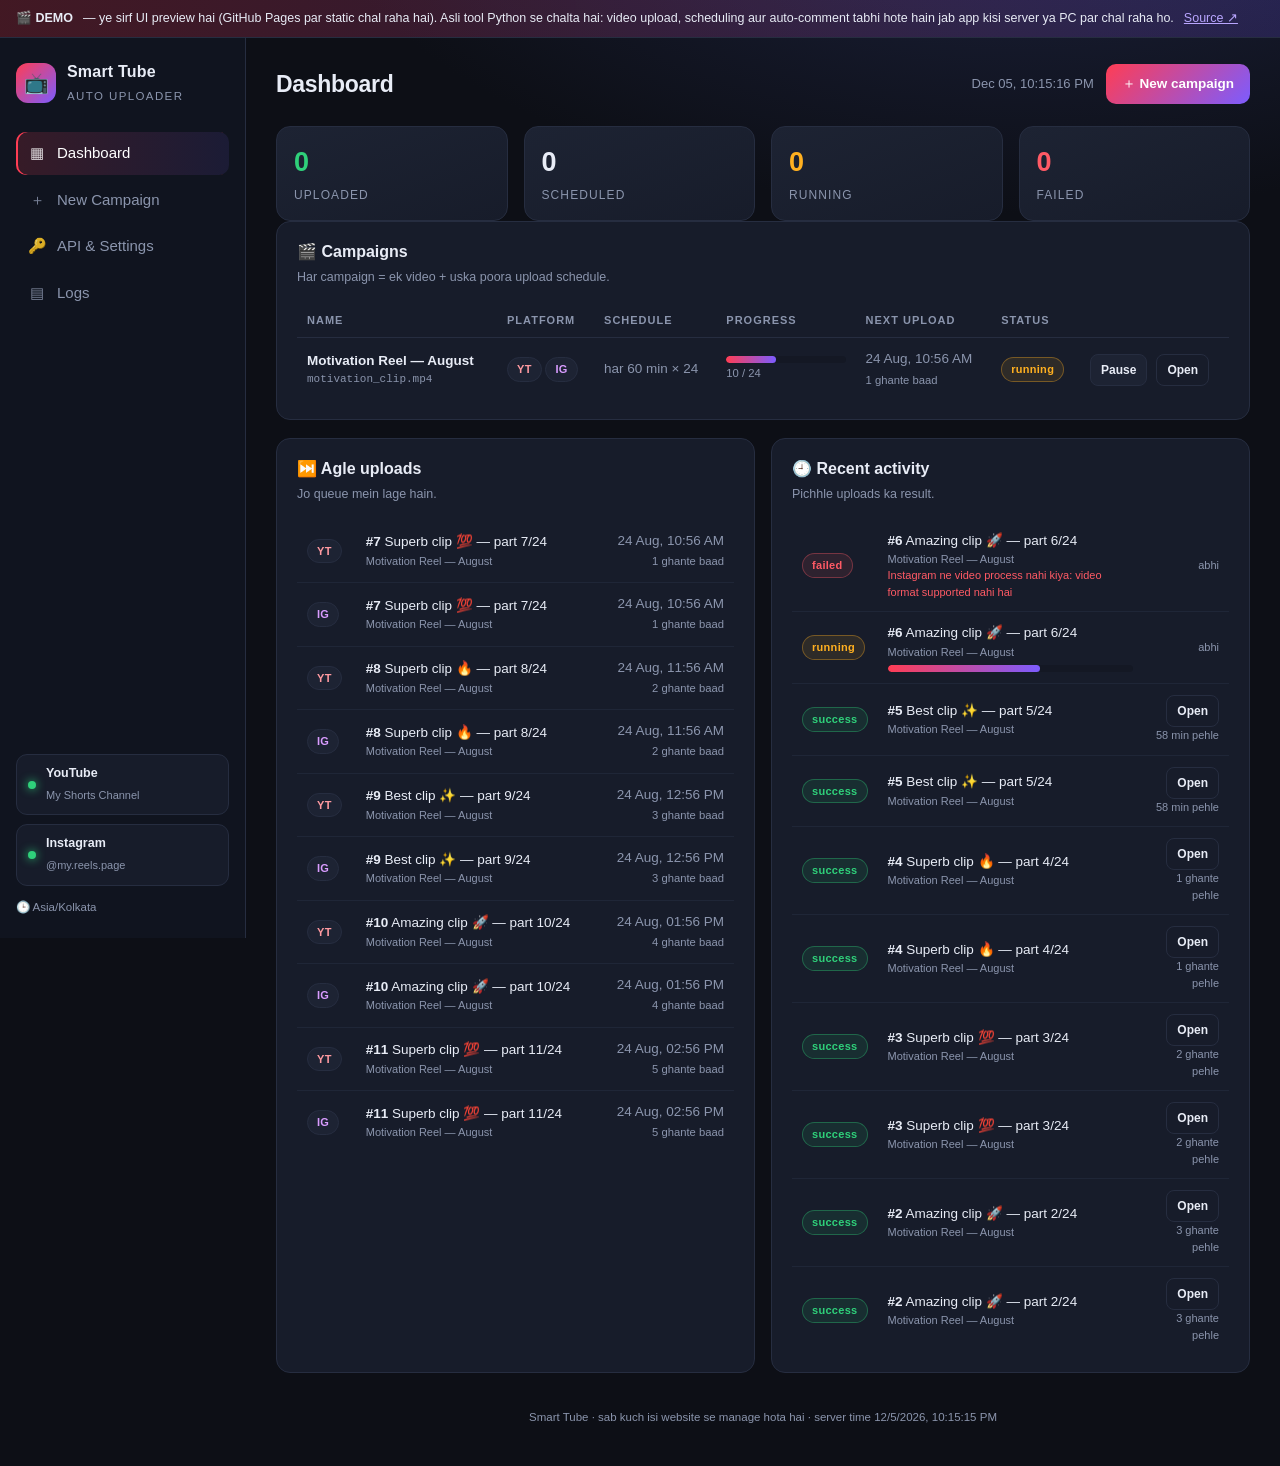
==== commit c182582e: "Stop a pasted callback URL from doubling the redirect URI The Public base URL field sits right under" ====
--- a/docs/index.html
+++ b/docs/index.html
@@ -126,7 +126,7 @@
               <small class="muted">10 / 24</small>
             </td>
             <td class="muted">
-              24 Aug, 10:39 AM<br><small>59 min baad</small>
+              24 Aug, 10:56 AM<br><small>1 ghante baad</small>
               
             </td>
             <td>
@@ -168,7 +168,7 @@
                 <div class="muted" style="font-size:11px">Motivation Reel — August</div>
               </td>
               <td class="muted" style="text-align:right">
-                24 Aug, 10:39 AM<br><small>59 min baad</small>
+                24 Aug, 10:56 AM<br><small>1 ghante baad</small>
               </td>
             </tr>
           
@@ -179,7 +179,7 @@
                 <div class="muted" style="font-size:11px">Motivation Reel — August</div>
               </td>
               <td class="muted" style="text-align:right">
-                24 Aug, 10:39 AM<br><small>59 min baad</small>
+                24 Aug, 10:56 AM<br><small>1 ghante baad</small>
               </td>
             </tr>
           
@@ -190,7 +190,7 @@
                 <div class="muted" style="font-size:11px">Motivation Reel — August</div>
               </td>
               <td class="muted" style="text-align:right">
-                24 Aug, 11:39 AM<br><small>1 ghante baad</small>
+                24 Aug, 11:56 AM<br><small>2 ghante baad</small>
               </td>
             </tr>
           
@@ -201,7 +201,7 @@
                 <div class="muted" style="font-size:11px">Motivation Reel — August</div>
               </td>
               <td class="muted" style="text-align:right">
-                24 Aug, 11:39 AM<br><small>1 ghante baad</small>
+                24 Aug, 11:56 AM<br><small>2 ghante baad</small>
               </td>
             </tr>
           
@@ -212,7 +212,7 @@
                 <div class="muted" style="font-size:11px">Motivation Reel — August</div>
               </td>
               <td class="muted" style="text-align:right">
-                24 Aug, 12:39 PM<br><small>2 ghante baad</small>
+                24 Aug, 12:56 PM<br><small>3 ghante baad</small>
               </td>
             </tr>
           
@@ -223,7 +223,7 @@
                 <div class="muted" style="font-size:11px">Motivation Reel — August</div>
               </td>
               <td class="muted" style="text-align:right">
-                24 Aug, 12:39 PM<br><small>2 ghante baad</small>
+                24 Aug, 12:56 PM<br><small>3 ghante baad</small>
               </td>
             </tr>
           
@@ -234,7 +234,7 @@
                 <div class="muted" style="font-size:11px">Motivation Reel — August</div>
               </td>
               <td class="muted" style="text-align:right">
-                24 Aug, 01:39 PM<br><small>3 ghante baad</small>
+                24 Aug, 01:56 PM<br><small>4 ghante baad</small>
               </td>
             </tr>
           
@@ -245,7 +245,7 @@
                 <div class="muted" style="font-size:11px">Motivation Reel — August</div>
               </td>
               <td class="muted" style="text-align:right">
-                24 Aug, 01:39 PM<br><small>3 ghante baad</small>
+                24 Aug, 01:56 PM<br><small>4 ghante baad</small>
               </td>
             </tr>
           
@@ -256,7 +256,7 @@
                 <div class="muted" style="font-size:11px">Motivation Reel — August</div>
               </td>
               <td class="muted" style="text-align:right">
-                24 Aug, 02:39 PM<br><small>4 ghante baad</small>
+                24 Aug, 02:56 PM<br><small>5 ghante baad</small>
               </td>
             </tr>
           
@@ -267,7 +267,7 @@
                 <div class="muted" style="font-size:11px">Motivation Reel — August</div>
               </td>
               <td class="muted" style="text-align:right">
-                24 Aug, 02:39 PM<br><small>4 ghante baad</small>
+                24 Aug, 02:56 PM<br><small>5 ghante baad</small>
               </td>
             </tr>
           
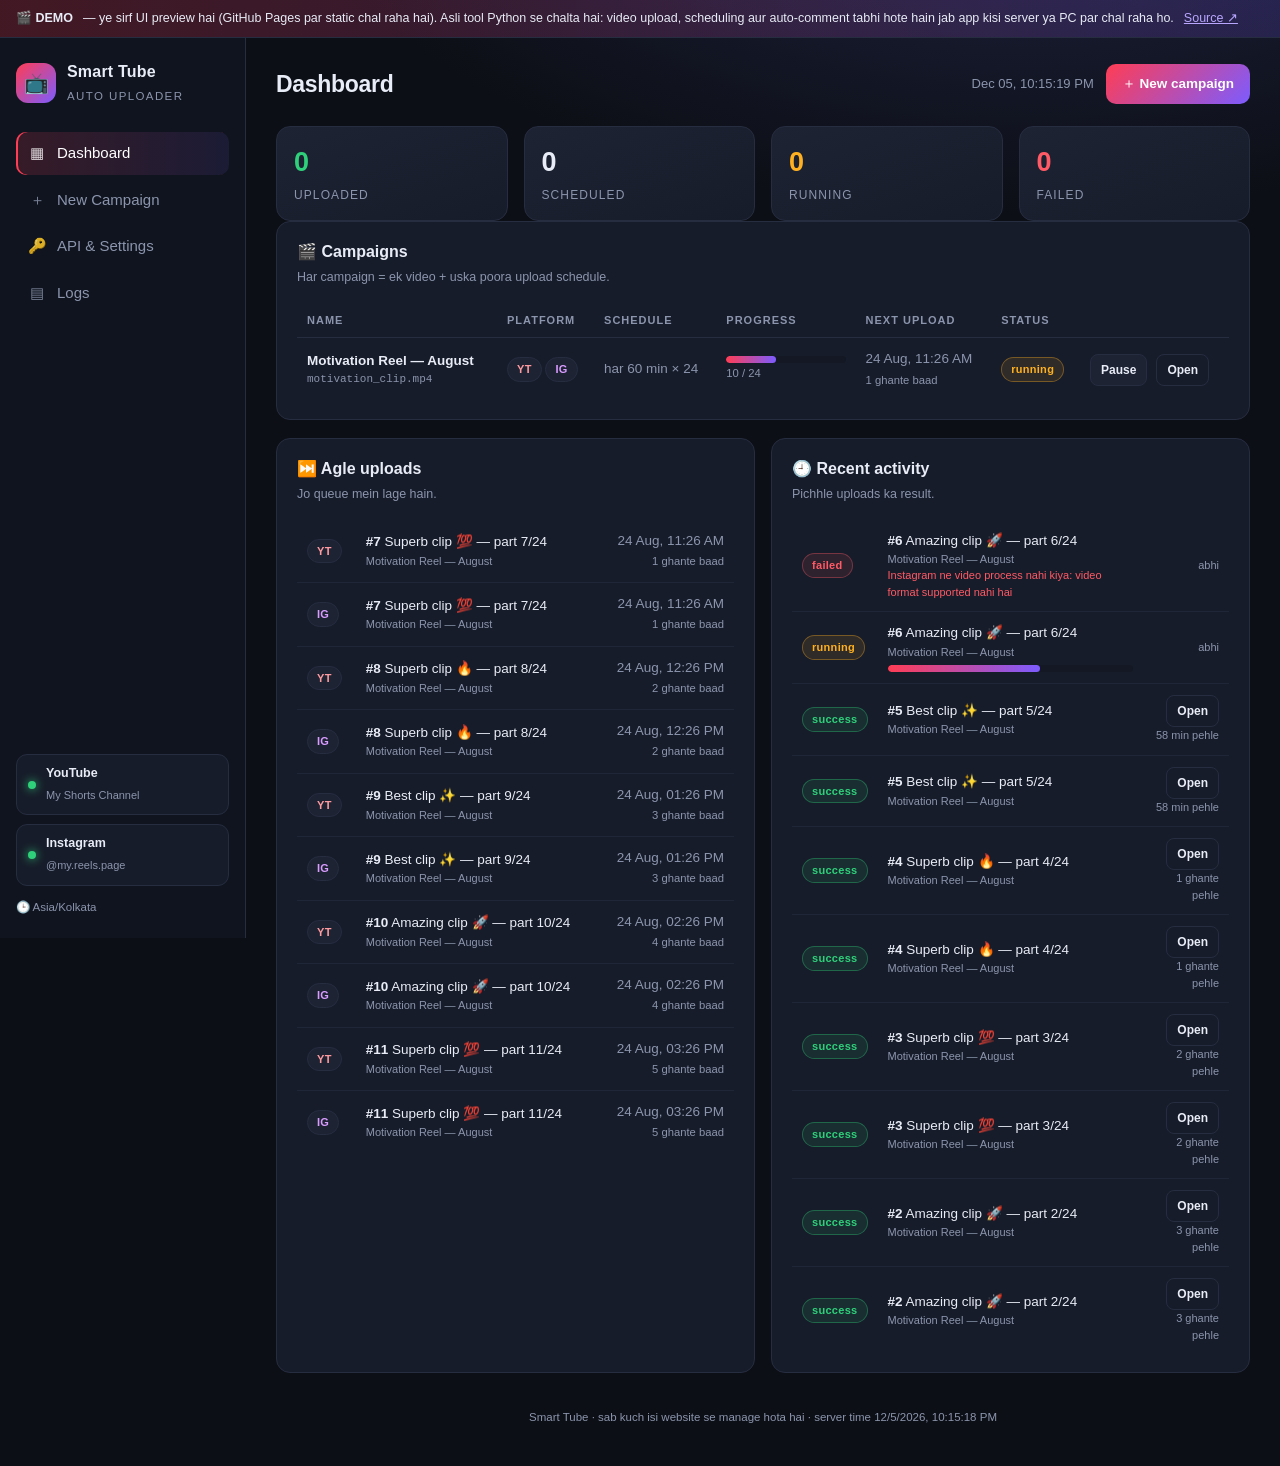
==== commit 81dbb001: "Show the real uploads-per-day instead of the raw interval rate The Per day tile divided 1440 by the " ====
--- a/docs/index.html
+++ b/docs/index.html
@@ -126,7 +126,7 @@
               <small class="muted">10 / 24</small>
             </td>
             <td class="muted">
-              24 Aug, 10:56 AM<br><small>1 ghante baad</small>
+              24 Aug, 11:26 AM<br><small>1 ghante baad</small>
               
             </td>
             <td>
@@ -168,7 +168,7 @@
                 <div class="muted" style="font-size:11px">Motivation Reel — August</div>
               </td>
               <td class="muted" style="text-align:right">
-                24 Aug, 10:56 AM<br><small>1 ghante baad</small>
+                24 Aug, 11:26 AM<br><small>1 ghante baad</small>
               </td>
             </tr>
           
@@ -179,7 +179,7 @@
                 <div class="muted" style="font-size:11px">Motivation Reel — August</div>
               </td>
               <td class="muted" style="text-align:right">
-                24 Aug, 10:56 AM<br><small>1 ghante baad</small>
+                24 Aug, 11:26 AM<br><small>1 ghante baad</small>
               </td>
             </tr>
           
@@ -190,7 +190,7 @@
                 <div class="muted" style="font-size:11px">Motivation Reel — August</div>
               </td>
               <td class="muted" style="text-align:right">
-                24 Aug, 11:56 AM<br><small>2 ghante baad</small>
+                24 Aug, 12:26 PM<br><small>2 ghante baad</small>
               </td>
             </tr>
           
@@ -201,7 +201,7 @@
                 <div class="muted" style="font-size:11px">Motivation Reel — August</div>
               </td>
               <td class="muted" style="text-align:right">
-                24 Aug, 11:56 AM<br><small>2 ghante baad</small>
+                24 Aug, 12:26 PM<br><small>2 ghante baad</small>
               </td>
             </tr>
           
@@ -212,7 +212,7 @@
                 <div class="muted" style="font-size:11px">Motivation Reel — August</div>
               </td>
               <td class="muted" style="text-align:right">
-                24 Aug, 12:56 PM<br><small>3 ghante baad</small>
+                24 Aug, 01:26 PM<br><small>3 ghante baad</small>
               </td>
             </tr>
           
@@ -223,7 +223,7 @@
                 <div class="muted" style="font-size:11px">Motivation Reel — August</div>
               </td>
               <td class="muted" style="text-align:right">
-                24 Aug, 12:56 PM<br><small>3 ghante baad</small>
+                24 Aug, 01:26 PM<br><small>3 ghante baad</small>
               </td>
             </tr>
           
@@ -234,7 +234,7 @@
                 <div class="muted" style="font-size:11px">Motivation Reel — August</div>
               </td>
               <td class="muted" style="text-align:right">
-                24 Aug, 01:56 PM<br><small>4 ghante baad</small>
+                24 Aug, 02:26 PM<br><small>4 ghante baad</small>
               </td>
             </tr>
           
@@ -245,7 +245,7 @@
                 <div class="muted" style="font-size:11px">Motivation Reel — August</div>
               </td>
               <td class="muted" style="text-align:right">
-                24 Aug, 01:56 PM<br><small>4 ghante baad</small>
+                24 Aug, 02:26 PM<br><small>4 ghante baad</small>
               </td>
             </tr>
           
@@ -256,7 +256,7 @@
                 <div class="muted" style="font-size:11px">Motivation Reel — August</div>
               </td>
               <td class="muted" style="text-align:right">
-                24 Aug, 02:56 PM<br><small>5 ghante baad</small>
+                24 Aug, 03:26 PM<br><small>5 ghante baad</small>
               </td>
             </tr>
           
@@ -267,7 +267,7 @@
                 <div class="muted" style="font-size:11px">Motivation Reel — August</div>
               </td>
               <td class="muted" style="text-align:right">
-                24 Aug, 02:56 PM<br><small>5 ghante baad</small>
+                24 Aug, 03:26 PM<br><small>5 ghante baad</small>
               </td>
             </tr>
           
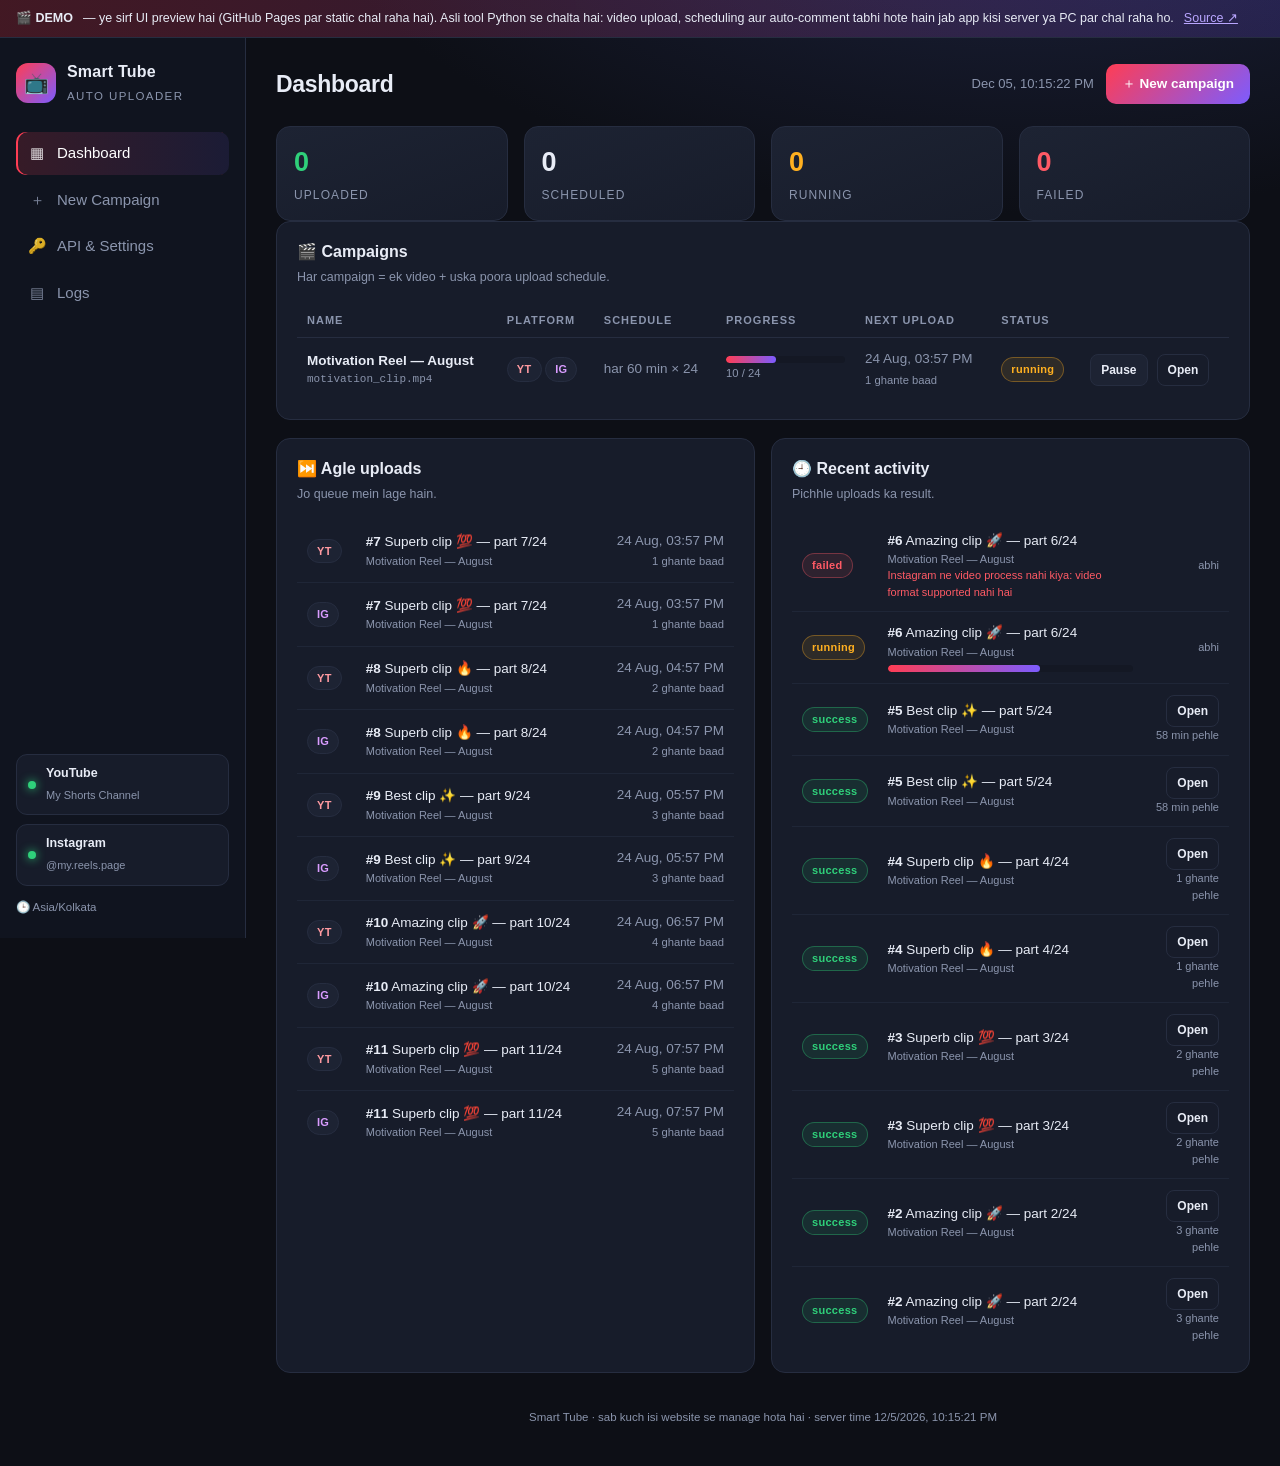
==== commit 1f7025f3: "Keep the instance awake with a self-ping so free hosting can run the schedule Free hosts sleep an in" ====
--- a/docs/index.html
+++ b/docs/index.html
@@ -126,7 +126,7 @@
               <small class="muted">10 / 24</small>
             </td>
             <td class="muted">
-              24 Aug, 11:26 AM<br><small>1 ghante baad</small>
+              24 Aug, 03:57 PM<br><small>1 ghante baad</small>
               
             </td>
             <td>
@@ -168,7 +168,7 @@
                 <div class="muted" style="font-size:11px">Motivation Reel — August</div>
               </td>
               <td class="muted" style="text-align:right">
-                24 Aug, 11:26 AM<br><small>1 ghante baad</small>
+                24 Aug, 03:57 PM<br><small>1 ghante baad</small>
               </td>
             </tr>
           
@@ -179,7 +179,7 @@
                 <div class="muted" style="font-size:11px">Motivation Reel — August</div>
               </td>
               <td class="muted" style="text-align:right">
-                24 Aug, 11:26 AM<br><small>1 ghante baad</small>
+                24 Aug, 03:57 PM<br><small>1 ghante baad</small>
               </td>
             </tr>
           
@@ -190,7 +190,7 @@
                 <div class="muted" style="font-size:11px">Motivation Reel — August</div>
               </td>
               <td class="muted" style="text-align:right">
-                24 Aug, 12:26 PM<br><small>2 ghante baad</small>
+                24 Aug, 04:57 PM<br><small>2 ghante baad</small>
               </td>
             </tr>
           
@@ -201,7 +201,7 @@
                 <div class="muted" style="font-size:11px">Motivation Reel — August</div>
               </td>
               <td class="muted" style="text-align:right">
-                24 Aug, 12:26 PM<br><small>2 ghante baad</small>
+                24 Aug, 04:57 PM<br><small>2 ghante baad</small>
               </td>
             </tr>
           
@@ -212,7 +212,7 @@
                 <div class="muted" style="font-size:11px">Motivation Reel — August</div>
               </td>
               <td class="muted" style="text-align:right">
-                24 Aug, 01:26 PM<br><small>3 ghante baad</small>
+                24 Aug, 05:57 PM<br><small>3 ghante baad</small>
               </td>
             </tr>
           
@@ -223,7 +223,7 @@
                 <div class="muted" style="font-size:11px">Motivation Reel — August</div>
               </td>
               <td class="muted" style="text-align:right">
-                24 Aug, 01:26 PM<br><small>3 ghante baad</small>
+                24 Aug, 05:57 PM<br><small>3 ghante baad</small>
               </td>
             </tr>
           
@@ -234,7 +234,7 @@
                 <div class="muted" style="font-size:11px">Motivation Reel — August</div>
               </td>
               <td class="muted" style="text-align:right">
-                24 Aug, 02:26 PM<br><small>4 ghante baad</small>
+                24 Aug, 06:57 PM<br><small>4 ghante baad</small>
               </td>
             </tr>
           
@@ -245,7 +245,7 @@
                 <div class="muted" style="font-size:11px">Motivation Reel — August</div>
               </td>
               <td class="muted" style="text-align:right">
-                24 Aug, 02:26 PM<br><small>4 ghante baad</small>
+                24 Aug, 06:57 PM<br><small>4 ghante baad</small>
               </td>
             </tr>
           
@@ -256,7 +256,7 @@
                 <div class="muted" style="font-size:11px">Motivation Reel — August</div>
               </td>
               <td class="muted" style="text-align:right">
-                24 Aug, 03:26 PM<br><small>5 ghante baad</small>
+                24 Aug, 07:57 PM<br><small>5 ghante baad</small>
               </td>
             </tr>
           
@@ -267,7 +267,7 @@
                 <div class="muted" style="font-size:11px">Motivation Reel — August</div>
               </td>
               <td class="muted" style="text-align:right">
-                24 Aug, 03:26 PM<br><small>5 ghante baad</small>
+                24 Aug, 07:57 PM<br><small>5 ghante baad</small>
               </td>
             </tr>
           
